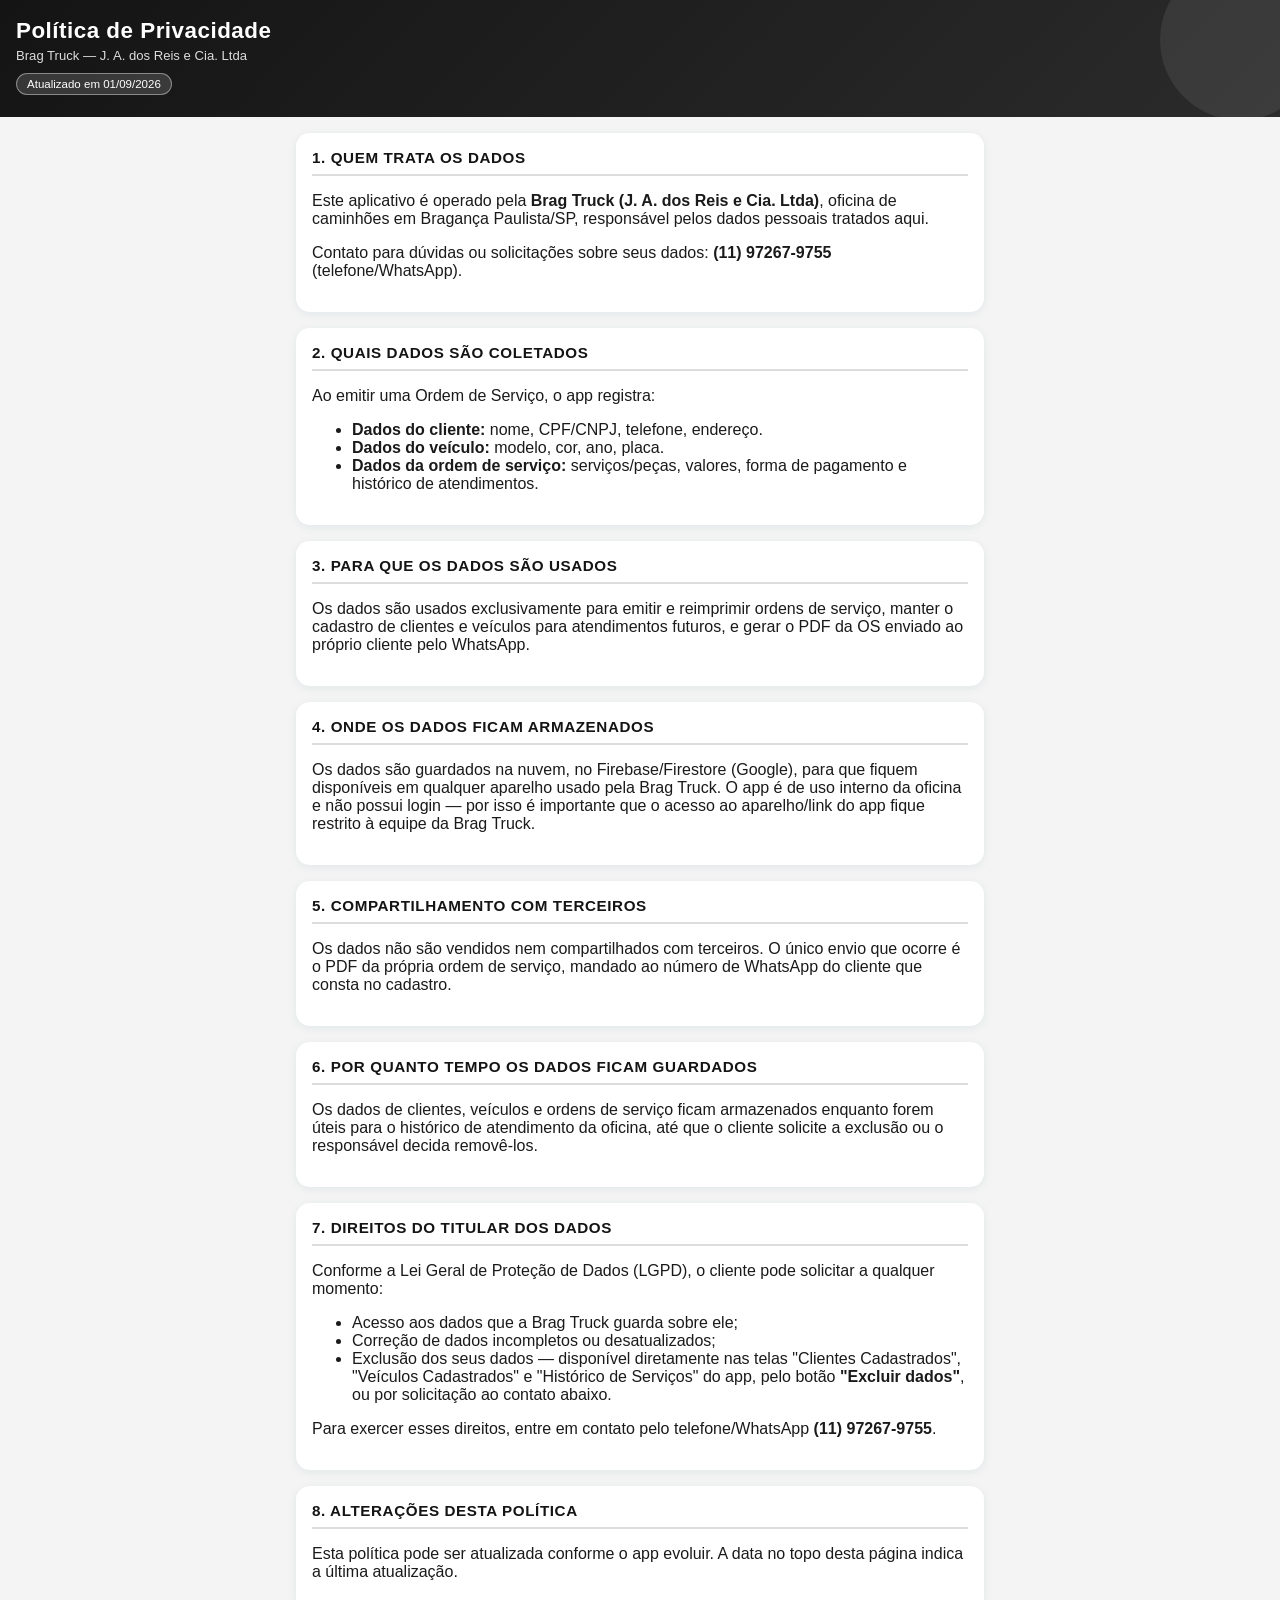
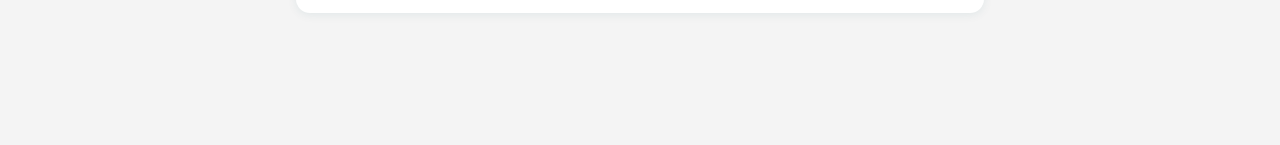
==== privacidade.html @ 3d6a1f7b "Adiciona política de privacidade e botão de exclusão de dados Co-Authored-By: Claude Sonnet 5 <norep" ====
<!DOCTYPE html>
<html lang="pt-BR">
<head>
<meta charset="UTF-8">
<meta name="viewport" content="width=device-width, initial-scale=1.0">
<title>Política de Privacidade — Brag Truck</title>
<link rel="stylesheet" href="css/styles.css">
</head>
<body>

<header>
  <h1>Política de Privacidade</h1>
  <p>Brag Truck — J. A. dos Reis e Cia. Ltda</p>
  <span class="badge">Atualizado em 01/09/2026</span>
</header>

<main>

  <div class="card">
    <h2>1. Quem trata os dados</h2>
    <p>Este aplicativo é operado pela <strong>Brag Truck (J. A. dos Reis e Cia. Ltda)</strong>, oficina de caminhões em Bragança Paulista/SP, responsável pelos dados pessoais tratados aqui.</p>
    <p>Contato para dúvidas ou solicitações sobre seus dados: <strong>(11) 97267-9755</strong> (telefone/WhatsApp).</p>
  </div>

  <div class="card">
    <h2>2. Quais dados são coletados</h2>
    <p>Ao emitir uma Ordem de Serviço, o app registra:</p>
    <ul>
      <li><strong>Dados do cliente:</strong> nome, CPF/CNPJ, telefone, endereço.</li>
      <li><strong>Dados do veículo:</strong> modelo, cor, ano, placa.</li>
      <li><strong>Dados da ordem de serviço:</strong> serviços/peças, valores, forma de pagamento e histórico de atendimentos.</li>
    </ul>
  </div>

  <div class="card">
    <h2>3. Para que os dados são usados</h2>
    <p>Os dados são usados exclusivamente para emitir e reimprimir ordens de serviço, manter o cadastro de clientes e veículos para atendimentos futuros, e gerar o PDF da OS enviado ao próprio cliente pelo WhatsApp.</p>
  </div>

  <div class="card">
    <h2>4. Onde os dados ficam armazenados</h2>
    <p>Os dados são guardados na nuvem, no Firebase/Firestore (Google), para que fiquem disponíveis em qualquer aparelho usado pela Brag Truck. O app é de uso interno da oficina e não possui login — por isso é importante que o acesso ao aparelho/link do app fique restrito à equipe da Brag Truck.</p>
  </div>

  <div class="card">
    <h2>5. Compartilhamento com terceiros</h2>
    <p>Os dados não são vendidos nem compartilhados com terceiros. O único envio que ocorre é o PDF da própria ordem de serviço, mandado ao número de WhatsApp do cliente que consta no cadastro.</p>
  </div>

  <div class="card">
    <h2>6. Por quanto tempo os dados ficam guardados</h2>
    <p>Os dados de clientes, veículos e ordens de serviço ficam armazenados enquanto forem úteis para o histórico de atendimento da oficina, até que o cliente solicite a exclusão ou o responsável decida removê-los.</p>
  </div>

  <div class="card">
    <h2>7. Direitos do titular dos dados</h2>
    <p>Conforme a Lei Geral de Proteção de Dados (LGPD), o cliente pode solicitar a qualquer momento:</p>
    <ul>
      <li>Acesso aos dados que a Brag Truck guarda sobre ele;</li>
      <li>Correção de dados incompletos ou desatualizados;</li>
      <li>Exclusão dos seus dados — disponível diretamente nas telas "Clientes Cadastrados", "Veículos Cadastrados" e "Histórico de Serviços" do app, pelo botão <strong>"Excluir dados"</strong>, ou por solicitação ao contato abaixo.</li>
    </ul>
    <p>Para exercer esses direitos, entre em contato pelo telefone/WhatsApp <strong>(11) 97267-9755</strong>.</p>
  </div>

  <div class="card">
    <h2>8. Alterações desta política</h2>
    <p>Esta política pode ser atualizada conforme o app evoluir. A data no topo desta página indica a última atualização.</p>
  </div>

</main>

</body>
</html>
---- css/styles.css ----
:root{
    --ink:#1a1a1a;
    --teal:#6b6b6b;
    --teal-dark:#2b2b2b;
    --teal-deep:#141414;
    --paper:#f4f4f4;
    --line:#dcdcdc;
    --accent:#e2574c;
    --ok:#2e8b57;
  }
  *{box-sizing:border-box;}
  body{
    margin:0;
    font-family:'Segoe UI', Roboto, Arial, sans-serif;
    background:var(--paper);
    color:var(--ink);
    padding-bottom:100px;
  }
  header{
    background:linear-gradient(135deg,var(--teal-deep),var(--teal-dark));
    color:#fff;
    padding:18px 16px 22px;
    position:relative;
    overflow:hidden;
  }
  header::after{
    content:"";
    position:absolute;
    right:-40px; top:-40px;
    width:160px; height:160px;
    border-radius:50%;
    background:rgba(255,255,255,0.08);
  }
  header h1{
    margin:0;
    font-size:1.4rem;
    letter-spacing:0.5px;
  }
  header p{
    margin:4px 0 0;
    font-size:0.82rem;
    opacity:0.85;
  }
  .badge{
    display:inline-block;
    margin-top:10px;
    background:rgba(255,255,255,0.15);
    border:1px solid rgba(255,255,255,0.4);
    padding:4px 10px;
    border-radius:20px;
    font-size:0.72rem;
  }
  main{
    max-width:720px;
    margin:0 auto;
    padding:16px;
  }
  .card{
    background:#fff;
    border-radius:14px;
    padding:16px;
    margin-bottom:16px;
    box-shadow:0 2px 10px rgba(15,92,102,0.08);
  }
  .card h2{
    font-size:0.95rem;
    text-transform:uppercase;
    letter-spacing:0.6px;
    color:var(--teal-deep);
    margin:0 0 12px;
    padding-bottom:8px;
    border-bottom:2px solid var(--line);
  }
  .grid{
    display:grid;
    grid-template-columns:1fr 1fr;
    gap:10px 12px;
  }
  .grid .full{grid-column:1/-1;}
  label{
    display:block;
    font-size:0.72rem;
    color:#4b6b73;
    margin-bottom:3px;
    font-weight:600;
  }
  input[type=text], input[type=date], input[type=number]{
    width:100%;
    padding:8px 9px;
    border:1px solid #d3e8ea;
    border-radius:8px;
    font-size:0.9rem;
    background:#fbfefe;
  }
  input:focus{outline:2px solid var(--teal-dark); border-color:transparent;}
  input[readonly]{background:#eaf6f7;font-weight:700;color:var(--teal-deep);}
  select{
    width:100%;
    padding:8px 9px;
    border:1px solid #d3e8ea;
    border-radius:8px;
    font-size:0.9rem;
    background:#fbfefe;
  }

  .setor{
    margin-bottom:18px;
  }
  .setor-title{
    display:flex;
    align-items:center;
    gap:8px;
    font-weight:700;
    color:#fff;
    background:var(--teal-dark);
    padding:8px 12px;
    border-radius:8px 8px 0 0;
    font-size:0.85rem;
  }
  .item-row{
    display:grid;
    grid-template-columns:1fr 60px 92px 90px;
    gap:6px;
    align-items:center;
    padding:8px 10px;
    border-bottom:1px solid var(--line);
    font-size:0.82rem;
  }
  .item-row:last-child{border-bottom:none;}
  .item-row:nth-child(even){background:#f2fbfc;}
  .item-name{font-weight:600;}
  .item-row input[type=number]{padding:5px;font-size:0.8rem;}
  .toggle{
    display:flex;
    border:1px solid #cfe8ea;
    border-radius:20px;
    overflow:hidden;
    font-size:0.72rem;
  }
  .toggle button{
    flex:1;
    border:none;
    background:#fff;
    padding:5px 0;
    cursor:pointer;
    font-weight:700;
    color:#8a9aa0;
  }
  .toggle button.sim.active{background:var(--ok);color:#fff;}
  .toggle button.nao.active{background:var(--accent);color:#fff;}
  .col-head{
    display:grid;
    grid-template-columns:1fr 60px 92px 90px;
    gap:6px;
    padding:6px 10px;
    font-size:0.68rem;
    text-transform:uppercase;
    color:#5a7c84;
    font-weight:700;
    background:#e7f7f8;
  }
  .totals{
    display:grid;
    grid-template-columns:1fr 1fr;
    gap:10px 12px;
  }
  .btn-bar{
    position:fixed;
    bottom:0; left:0; right:0;
    background:#fff;
    box-shadow:0 -3px 12px rgba(0,0,0,0.08);
    padding:12px 16px;
    display:flex;
    gap:10px;
    max-width:720px;
    margin:0 auto;
  }
  .btn{
    flex:1;
    border:none;
    border-radius:10px;
    padding:13px;
    font-size:0.95rem;
    font-weight:700;
    cursor:pointer;
  }
  .btn-primary{background:var(--teal-dark);color:#fff;}
  .btn-secondary{background:#eaf6f7;color:var(--teal-deep);}
  .warn-box{
    background:#fff4f3;
    border:1px solid #f3c9c5;
    color:#8a2e26;
    font-size:0.78rem;
    padding:10px 12px;
    border-radius:8px;
    text-align:center;
    font-weight:600;
    margin-top:6px;
  }
  .footer-note{
    text-align:center;
    font-size:0.7rem;
    color:#7c9297;
    margin:10px 0 0;
  }

  /* ===== Tela inicial ===== */
  .screen{ display:none; }
  .screen.active{ display:block; }

  .home-hero{
    background:var(--teal-deep);
    color:#fff;
    text-align:center;
    padding:40px 20px 32px;
  }
  .home-hero img{
    width:110px;
    height:110px;
    border-radius:20px;
    background:#fff;
    padding:8px;
    box-shadow:0 6px 20px rgba(0,0,0,0.35);
  }
  .home-hero h1{
    margin:16px 0 2px;
    font-size:1.5rem;
    letter-spacing:1px;
    text-transform:uppercase;
  }
  .home-hero p{
    margin:0;
    font-size:0.8rem;
    opacity:0.7;
    letter-spacing:0.4px;
  }
  .home-menu{
    max-width:520px;
    margin:0 auto;
    padding:20px 16px 40px;
    display:grid;
    gap:14px;
  }
  .home-btn{
    display:flex;
    align-items:center;
    gap:14px;
    background:#fff;
    border:1px solid var(--line);
    border-radius:14px;
    padding:18px 18px;
    cursor:pointer;
    text-align:left;
    box-shadow:0 2px 10px rgba(0,0,0,0.05);
    font-family:inherit;
    transition:transform .1s ease;
  }
  .home-btn:active{ transform:scale(0.98); }
  .home-btn .icon{
    width:44px; height:44px;
    flex:0 0 44px;
    border-radius:10px;
    background:var(--teal-deep);
    color:#fff;
    display:flex;
    align-items:center;
    justify-content:center;
    font-size:1.3rem;
  }
  .home-btn .txt strong{
    display:block;
    font-size:0.95rem;
    color:var(--ink);
  }
  .home-btn .txt span{
    display:block;
    font-size:0.75rem;
    color:#8a8a8a;
    margin-top:2px;
  }
  .home-btn.primary .icon{ background:var(--accent); }

  .topbar{
    display:flex;
    align-items:center;
    gap:10px;
    background:var(--teal-deep);
    color:#fff;
    padding:14px 16px;
  }
  .topbar button{
    background:rgba(255,255,255,0.12);
    border:1px solid rgba(255,255,255,0.3);
    color:#fff;
    border-radius:8px;
    padding:6px 10px;
    font-size:0.8rem;
    cursor:pointer;
  }
  .topbar h2{
    margin:0;
    font-size:1rem;
    letter-spacing:0.4px;
    text-transform:uppercase;
  }

  .list-card{
    background:#fff;
    border-radius:12px;
    padding:14px 16px;
    margin-bottom:10px;
    box-shadow:0 2px 8px rgba(0,0,0,0.06);
  }
  .list-card strong{ display:block; font-size:0.92rem; color:var(--ink); }
  .list-card .sub{ font-size:0.78rem; color:#7c7c7c; margin-top:2px; }
  .list-card .row{ display:flex; justify-content:space-between; align-items:center; gap:10px; margin-top:8px; }
  .list-card .use-btn{
    background:var(--teal-deep); color:#fff; border:none; border-radius:8px;
    padding:7px 12px; font-size:0.75rem; font-weight:700; cursor:pointer;
  }
  .list-card .delete-btn{
    background:#fff; color:var(--accent); border:1px solid var(--accent); border-radius:8px;
    padding:7px 12px; font-size:0.75rem; font-weight:700; cursor:pointer;
  }
  .empty-state{ text-align:center; color:#9a9a9a; font-size:0.85rem; padding:30px 10px; }

  .geo-list{
    max-height:220px;
    overflow-y:auto;
  }
  .geo-item{
    padding:9px 10px;
    font-size:0.82rem;
    border-bottom:1px solid var(--line);
    cursor:pointer;
  }
  .geo-item:last-child{ border-bottom:none; }
  .geo-item:active{ background:#f0f0f0; }
  .geo-item.active{ background:var(--teal-deep); color:#fff; font-weight:700; }
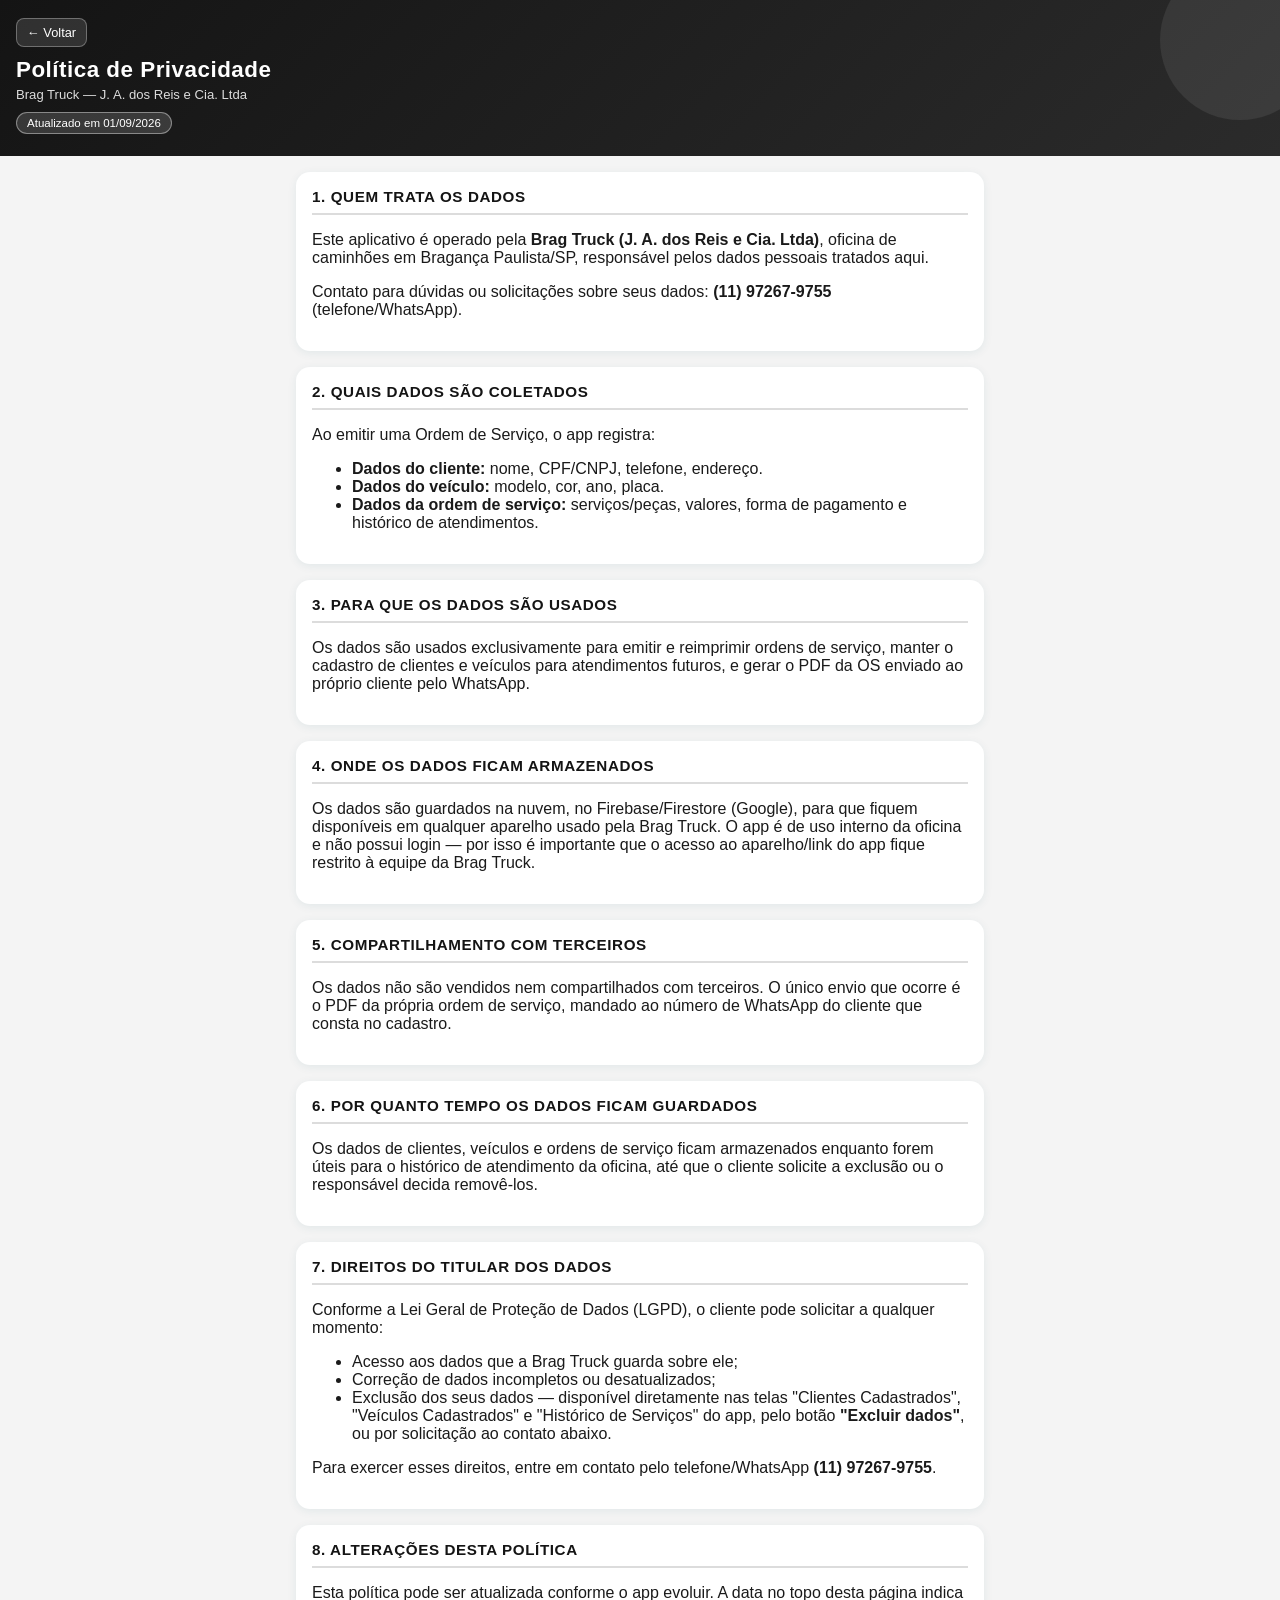
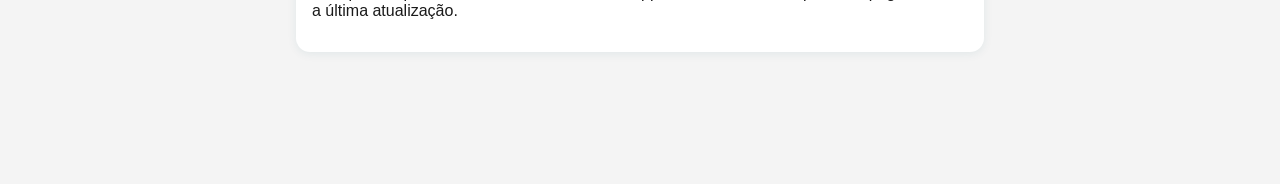
==== commit 4aa6fa60: "Adiciona botão de voltar na página de política de privacidade Co-Authored-By: Claude Sonnet 5 <norep" ====
--- a/privacidade.html
+++ b/privacidade.html
@@ -9,6 +9,7 @@
 <body>
 
 <header>
+  <a href="index.html" class="back-link">← Voltar</a>
   <h1>Política de Privacidade</h1>
   <p>Brag Truck — J. A. dos Reis e Cia. Ltda</p>
   <span class="badge">Atualizado em 01/09/2026</span>
--- a/css/styles.css
+++ b/css/styles.css
@@ -297,6 +297,17 @@
     font-size:0.8rem;
     cursor:pointer;
   }
+  .back-link{
+    display:inline-block;
+    background:rgba(255,255,255,0.12);
+    border:1px solid rgba(255,255,255,0.3);
+    color:#fff;
+    border-radius:8px;
+    padding:6px 10px;
+    font-size:0.8rem;
+    text-decoration:none;
+    margin-bottom:10px;
+  }
   .topbar h2{
     margin:0;
     font-size:1rem;
